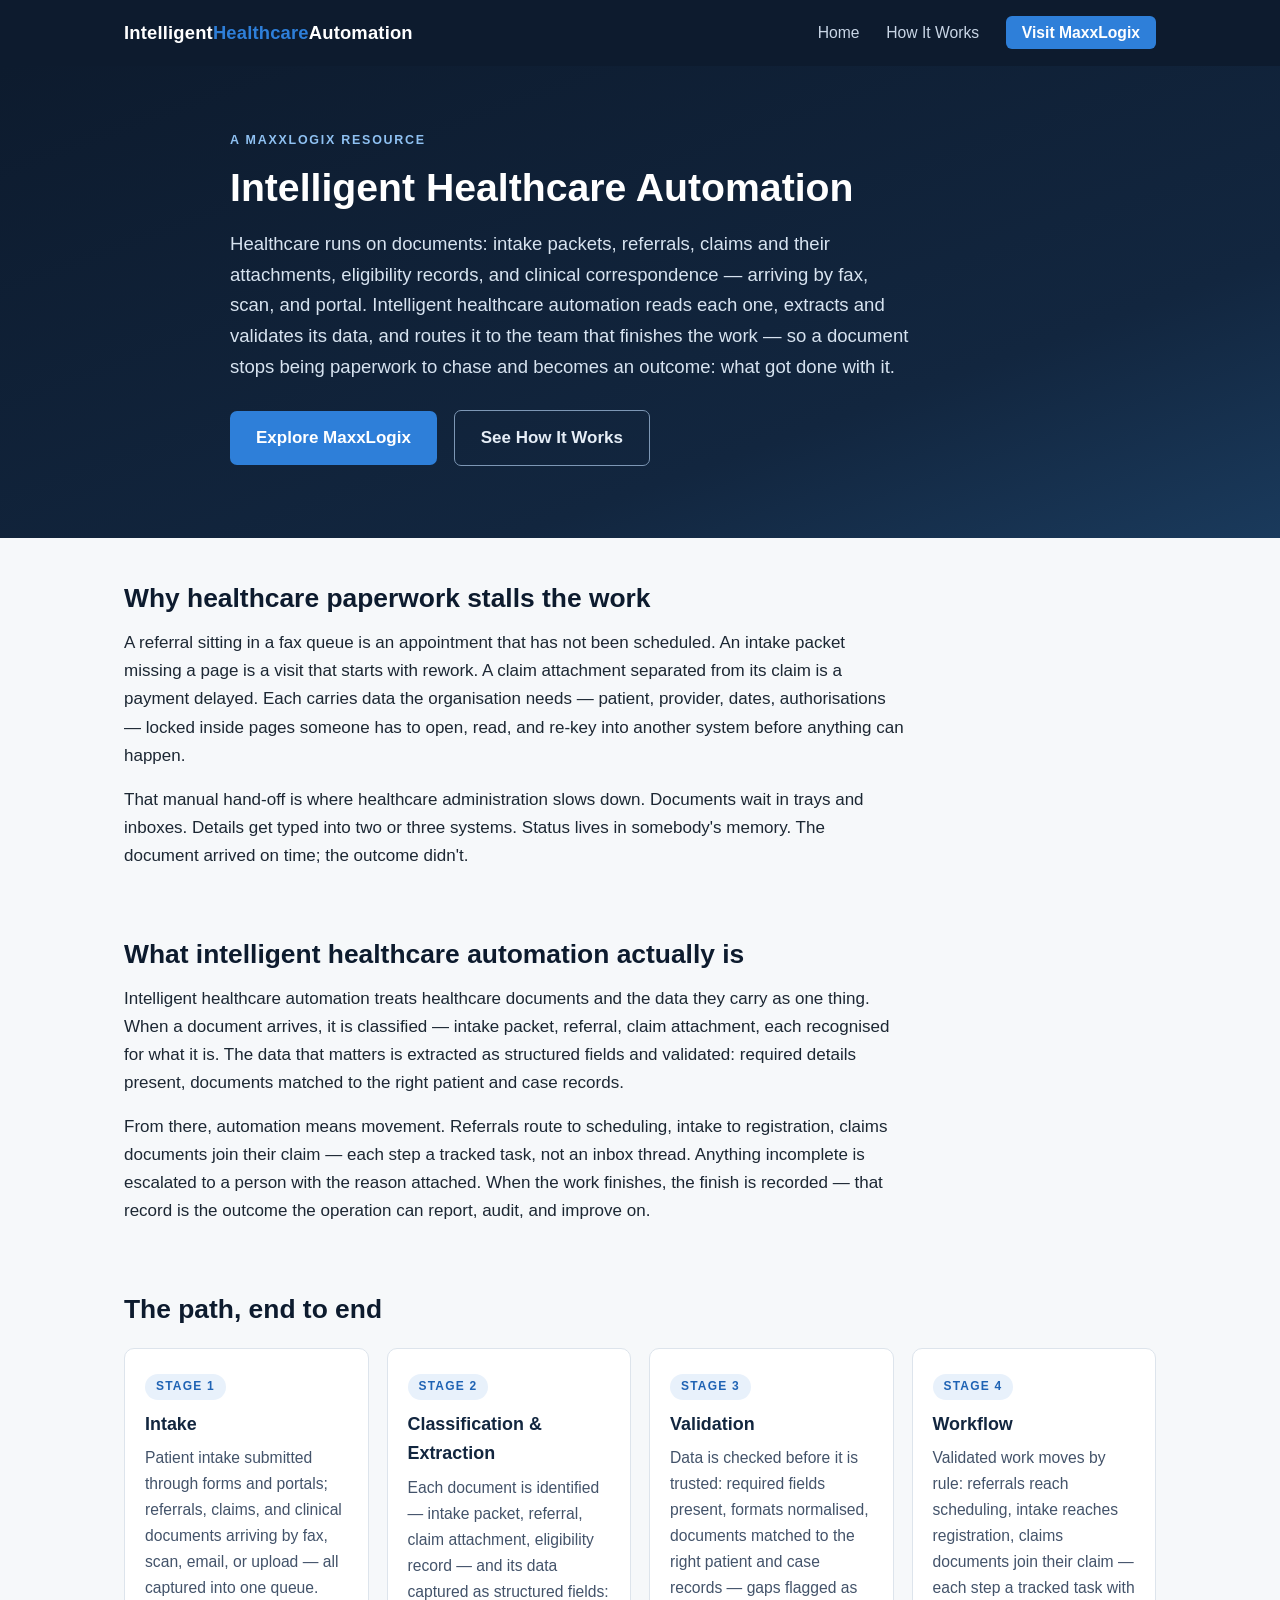
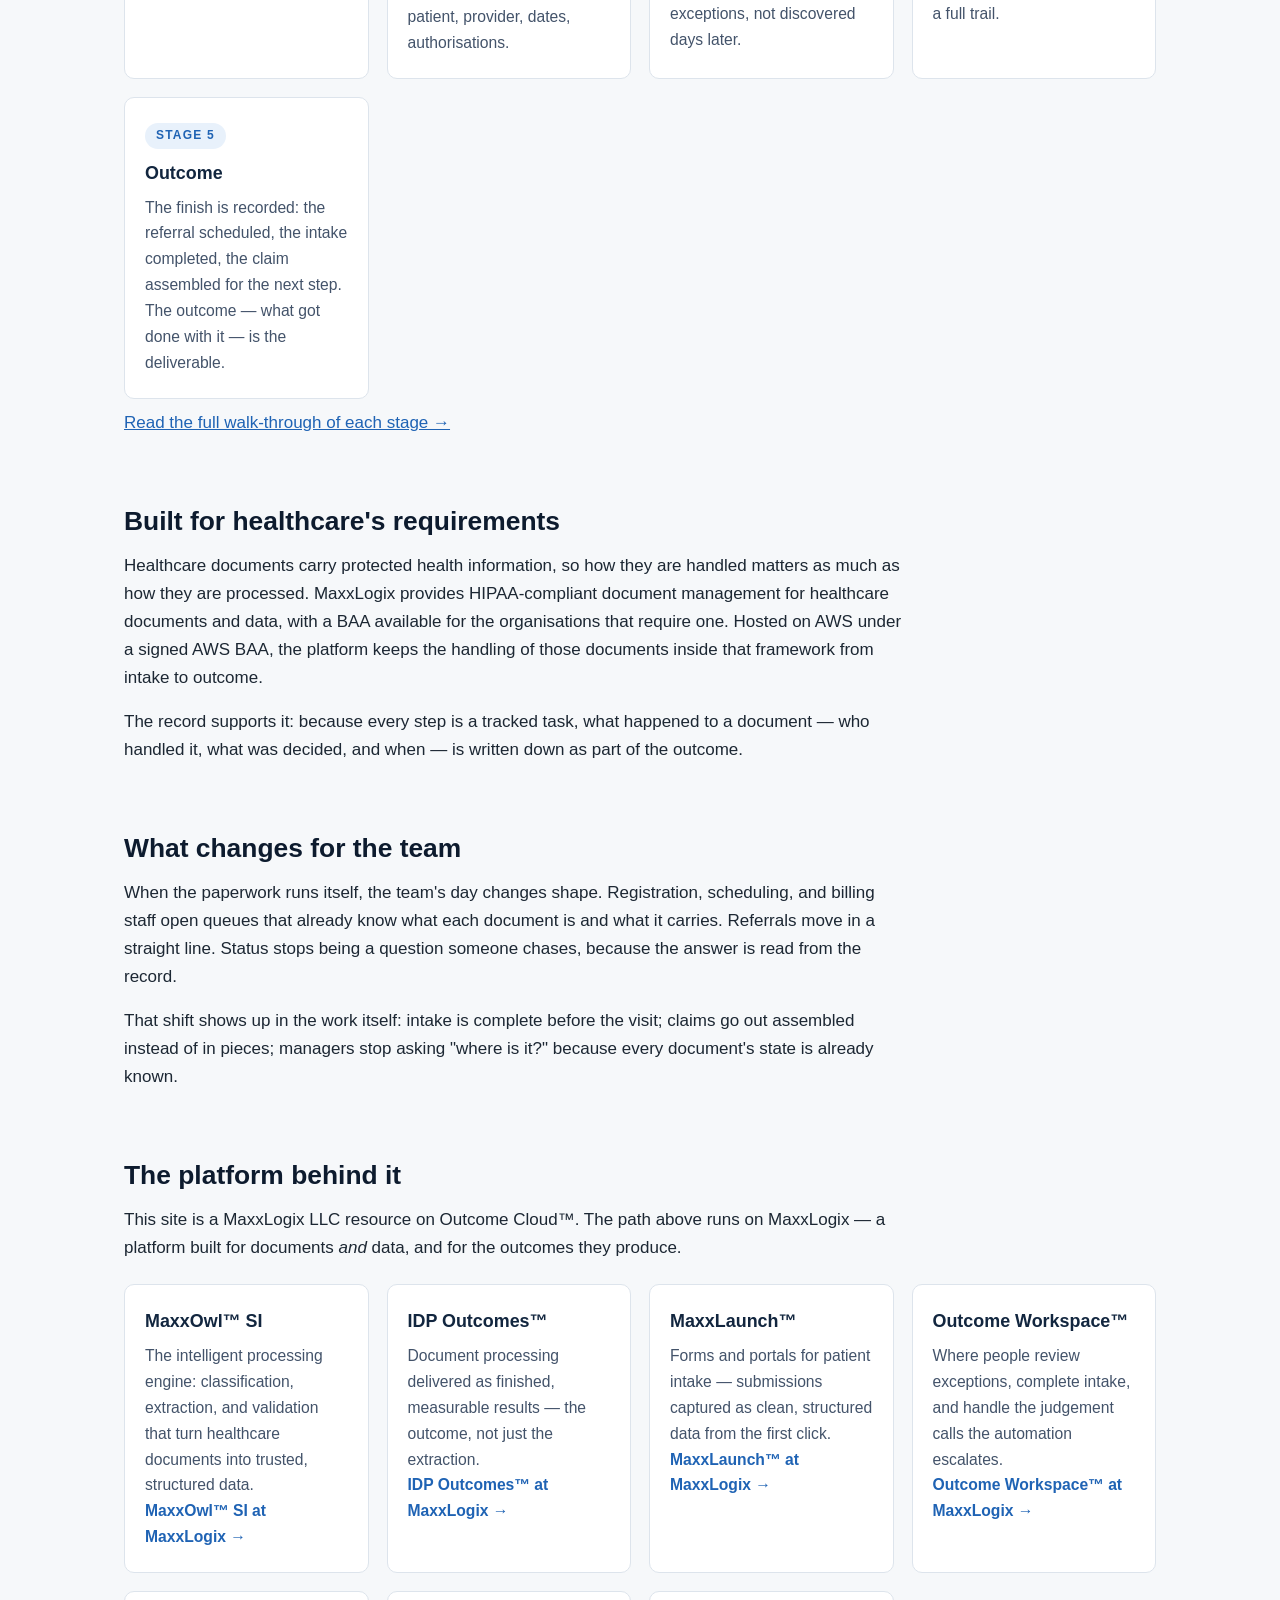
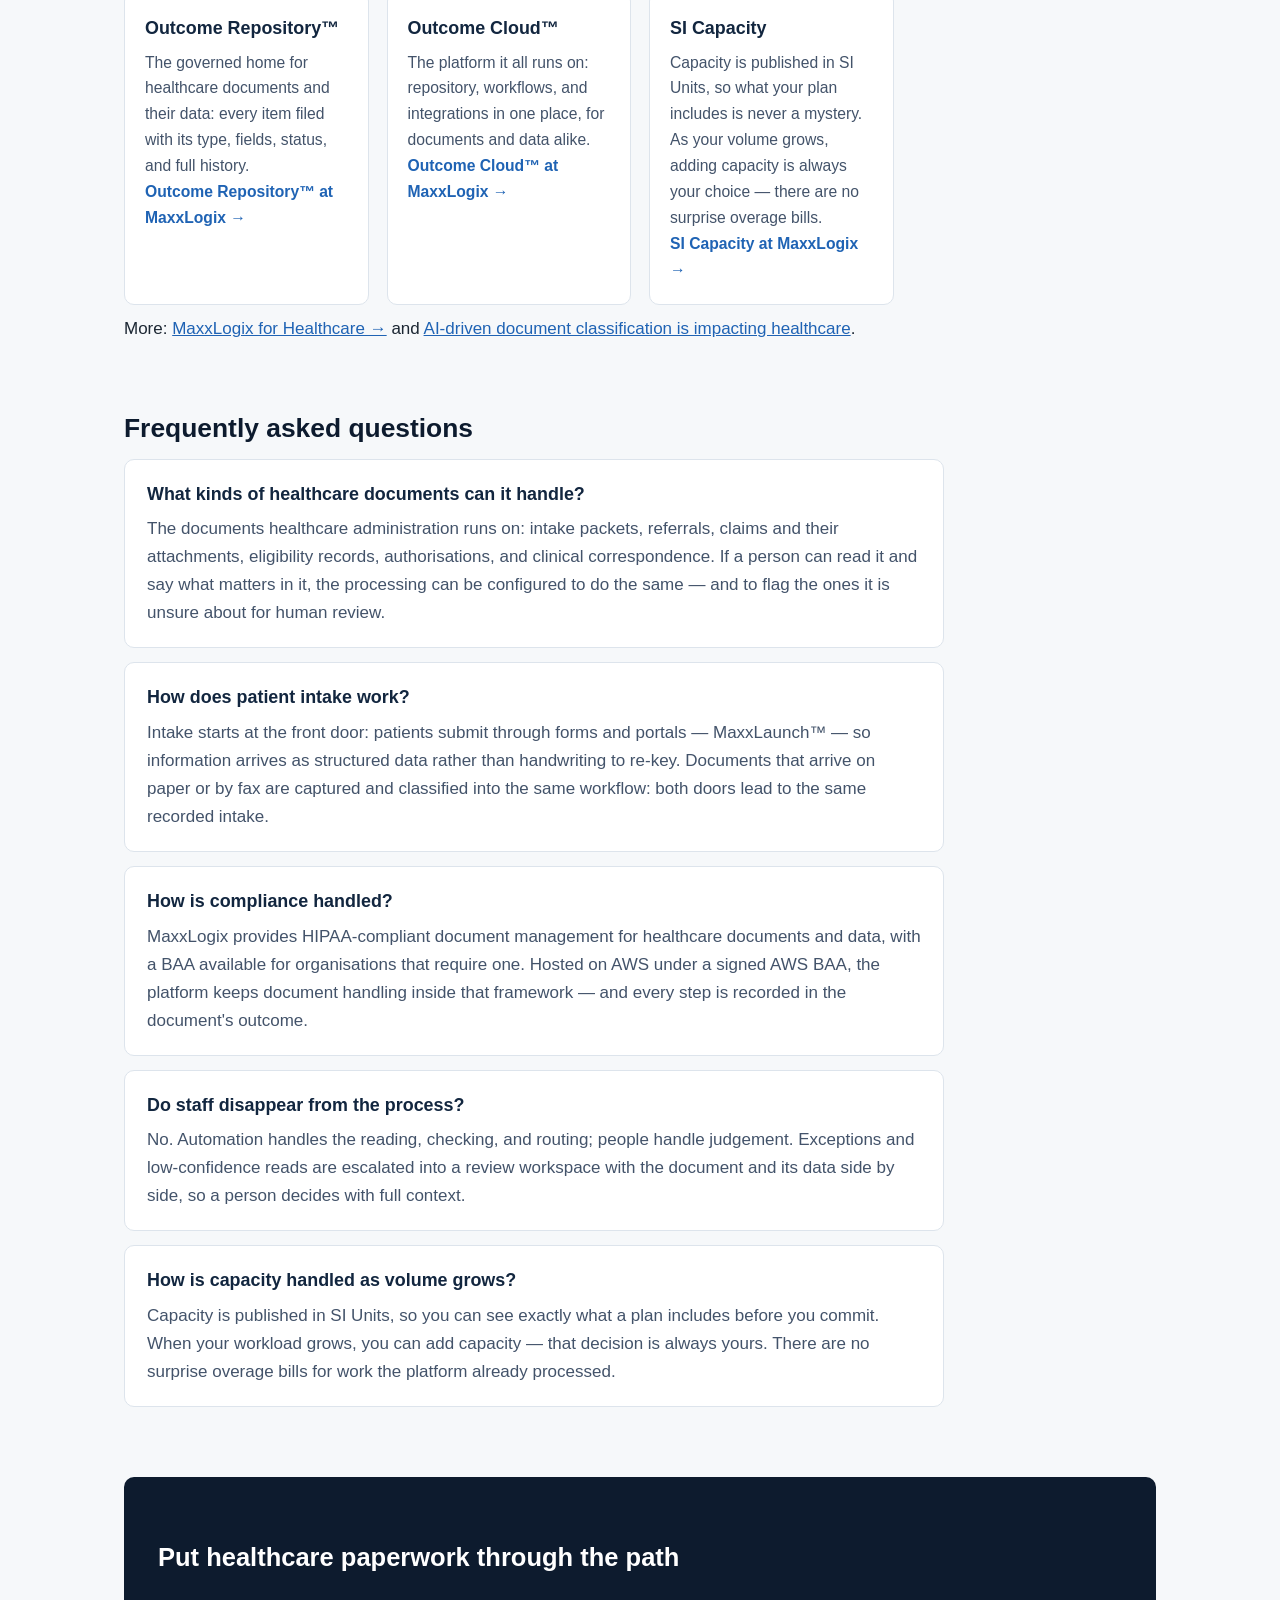
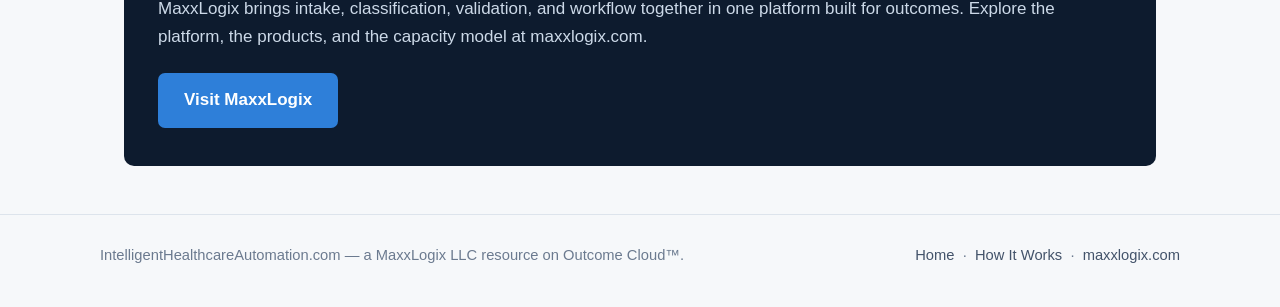
==== index.html @ 0954908c "Add files via upload" ====
<!DOCTYPE html>
<html lang="en">
<head>
<meta charset="UTF-8">
<meta name="viewport" content="width=device-width, initial-scale=1.0">
<title>Intelligent Healthcare Automation: From Intake to Outcome | Intelligent Healthcare Automation</title>
<meta name="description" content="Intelligent healthcare automation reads, validates, and routes patient intake, referrals, claims, and clinical documents to finished outcomes — with HIPAA-compliant document management on MaxxLogix.">
<link rel="canonical" href="https://intelligenthealthcareautomation.com/">
<meta property="og:type" content="website">
<meta property="og:site_name" content="Intelligent Healthcare Automation">
<meta property="og:title" content="Intelligent Healthcare Automation: From Intake to Outcome">
<meta property="og:description" content="Patient intake, referrals, claims, and clinical documents — read, checked, routed, and recorded as outcomes, not paperwork.">
<meta property="og:url" content="https://intelligenthealthcareautomation.com/">
<meta name="twitter:card" content="summary">
<link rel="stylesheet" href="style.css">
</head>
<body>

<header class="site-header">
  <div class="header-inner">
    <a class="wordmark" href="index.html">Intelligent<span>Healthcare</span>Automation</a>
    <nav class="main-nav">
      <a href="index.html">Home</a>
      <a href="how-it-works.html">How It Works</a>
      <a class="nav-cta" href="https://maxxlogix.com">Visit MaxxLogix</a>
    </nav>
  </div>
</header>

<div class="hero">
  <div class="hero-inner">
    <p class="eyebrow">A MaxxLogix Resource</p>
    <h1>Intelligent Healthcare Automation</h1>
    <p class="lede">Healthcare runs on documents: intake packets, referrals, claims and their attachments, eligibility records, and clinical correspondence — arriving by fax, scan, and portal. Intelligent healthcare automation reads each one, extracts and validates its data, and routes it to the team that finishes the work — so a document stops being paperwork to chase and becomes an outcome: what got done with it.</p>
    <a class="btn" href="https://maxxlogix.com">Explore MaxxLogix</a>
    <a class="btn ghost" href="how-it-works.html">See How It Works</a>
  </div>
</div>

<main>

  <section>
    <h2>Why healthcare paperwork stalls the work</h2>
    <p>A referral sitting in a fax queue is an appointment that has not been scheduled. An intake packet missing a page is a visit that starts with rework. A claim attachment separated from its claim is a payment delayed. Each carries data the organisation needs — patient, provider, dates, authorisations — locked inside pages someone has to open, read, and re-key into another system before anything can happen.</p>
    <p>That manual hand-off is where healthcare administration slows down. Documents wait in trays and inboxes. Details get typed into two or three systems. Status lives in somebody's memory. The document arrived on time; the outcome didn't.</p>
  </section>

  <section>
    <h2>What intelligent healthcare automation actually is</h2>
    <p>Intelligent healthcare automation treats healthcare documents and the data they carry as one thing. When a document arrives, it is classified — intake packet, referral, claim attachment, each recognised for what it is. The data that matters is extracted as structured fields and validated: required details present, documents matched to the right patient and case records.</p>
    <p>From there, automation means movement. Referrals route to scheduling, intake to registration, claims documents join their claim — each step a tracked task, not an inbox thread. Anything incomplete is escalated to a person with the reason attached. When the work finishes, the finish is recorded — that record is the outcome the operation can report, audit, and improve on.</p>
  </section>

  <section>
    <h2>The path, end to end</h2>
    <div class="grid">
      <div class="card">
        <span class="step">Stage 1</span>
        <h3>Intake</h3>
        <p>Patient intake submitted through forms and portals; referrals, claims, and clinical documents arriving by fax, scan, email, or upload — all captured into one queue.</p>
      </div>
      <div class="card">
        <span class="step">Stage 2</span>
        <h3>Classification &amp; Extraction</h3>
        <p>Each document is identified — intake packet, referral, claim attachment, eligibility record — and its data captured as structured fields: patient, provider, dates, authorisations.</p>
      </div>
      <div class="card">
        <span class="step">Stage 3</span>
        <h3>Validation</h3>
        <p>Data is checked before it is trusted: required fields present, formats normalised, documents matched to the right patient and case records — gaps flagged as exceptions, not discovered days later.</p>
      </div>
      <div class="card">
        <span class="step">Stage 4</span>
        <h3>Workflow</h3>
        <p>Validated work moves by rule: referrals reach scheduling, intake reaches registration, claims documents join their claim — each step a tracked task with a full trail.</p>
      </div>
      <div class="card">
        <span class="step">Stage 5</span>
        <h3>Outcome</h3>
        <p>The finish is recorded: the referral scheduled, the intake completed, the claim assembled for the next step. The outcome — what got done with it — is the deliverable.</p>
      </div>
    </div>
    <p><a href="how-it-works.html">Read the full walk-through of each stage &rarr;</a></p>
  </section>

  <section>
    <h2>Built for healthcare's requirements</h2>
    <p>Healthcare documents carry protected health information, so how they are handled matters as much as how they are processed. MaxxLogix provides HIPAA-compliant document management for healthcare documents and data, with a BAA available for the organisations that require one. Hosted on AWS under a signed AWS BAA, the platform keeps the handling of those documents inside that framework from intake to outcome.</p>
    <p>The record supports it: because every step is a tracked task, what happened to a document — who handled it, what was decided, and when — is written down as part of the outcome.</p>
  </section>

  <section>
    <h2>What changes for the team</h2>
    <p>When the paperwork runs itself, the team's day changes shape. Registration, scheduling, and billing staff open queues that already know what each document is and what it carries. Referrals move in a straight line. Status stops being a question someone chases, because the answer is read from the record.</p>
    <p>That shift shows up in the work itself: intake is complete before the visit; claims go out assembled instead of in pieces; managers stop asking "where is it?" because every document's state is already known.</p>
  </section>

  <section>
    <h2>The platform behind it</h2>
    <p class="narrow">This site is a MaxxLogix LLC resource on Outcome Cloud&trade;. The path above runs on MaxxLogix — a platform built for documents <em>and</em> data, and for the outcomes they produce.</p>
    <div class="grid">
      <div class="card">
        <h3>MaxxOwl&trade; SI</h3>
        <p>The intelligent processing engine: classification, extraction, and validation that turn healthcare documents into trusted, structured data.</p>
        <p><a href="https://maxxlogix.com/maxxowl-si/">MaxxOwl&trade; SI at MaxxLogix &rarr;</a></p>
      </div>
      <div class="card">
        <h3>IDP Outcomes&trade;</h3>
        <p>Document processing delivered as finished, measurable results — the outcome, not just the extraction.</p>
        <p><a href="https://maxxlogix.com/idp-outcomes/">IDP Outcomes&trade; at MaxxLogix &rarr;</a></p>
      </div>
      <div class="card">
        <h3>MaxxLaunch&trade;</h3>
        <p>Forms and portals for patient intake — submissions captured as clean, structured data from the first click.</p>
        <p><a href="https://maxxlogix.com/maxxlaunch/">MaxxLaunch&trade; at MaxxLogix &rarr;</a></p>
      </div>
      <div class="card">
        <h3>Outcome Workspace&trade;</h3>
        <p>Where people review exceptions, complete intake, and handle the judgement calls the automation escalates.</p>
        <p><a href="https://maxxlogix.com/outcome-workspace/">Outcome Workspace&trade; at MaxxLogix &rarr;</a></p>
      </div>
      <div class="card">
        <h3>Outcome Repository&trade;</h3>
        <p>The governed home for healthcare documents and their data: every item filed with its type, fields, status, and full history.</p>
        <p><a href="https://maxxlogix.com/outcome-repository/">Outcome Repository&trade; at MaxxLogix &rarr;</a></p>
      </div>
      <div class="card">
        <h3>Outcome Cloud&trade;</h3>
        <p>The platform it all runs on: repository, workflows, and integrations in one place, for documents and data alike.</p>
        <p><a href="https://maxxlogix.com/outcome-cloud/">Outcome Cloud&trade; at MaxxLogix &rarr;</a></p>
      </div>
      <div class="card">
        <h3>SI Capacity</h3>
        <p>Capacity is published in SI Units, so what your plan includes is never a mystery. As your volume grows, adding capacity is always your choice — there are no surprise overage bills.</p>
        <p><a href="https://maxxlogix.com/si-capacity/">SI Capacity at MaxxLogix &rarr;</a></p>
      </div>
    </div>
    <p>More: <a href="https://maxxlogix.com/verticals/healthcare/">MaxxLogix for Healthcare &rarr;</a> and <a href="https://maxxlogix.com/article/ai-driven-document-classification-impacting-healthcare-in-a-positive-way/">AI-driven document classification is impacting healthcare</a>.</p>
  </section>

  <section>
    <h2>Frequently asked questions</h2>

    <div class="faq-item">
      <h3>What kinds of healthcare documents can it handle?</h3>
      <p>The documents healthcare administration runs on: intake packets, referrals, claims and their attachments, eligibility records, authorisations, and clinical correspondence. If a person can read it and say what matters in it, the processing can be configured to do the same — and to flag the ones it is unsure about for human review.</p>
    </div>

    <div class="faq-item">
      <h3>How does patient intake work?</h3>
      <p>Intake starts at the front door: patients submit through forms and portals — MaxxLaunch&trade; — so information arrives as structured data rather than handwriting to re-key. Documents that arrive on paper or by fax are captured and classified into the same workflow: both doors lead to the same recorded intake.</p>
    </div>

    <div class="faq-item">
      <h3>How is compliance handled?</h3>
      <p>MaxxLogix provides HIPAA-compliant document management for healthcare documents and data, with a BAA available for organisations that require one. Hosted on AWS under a signed AWS BAA, the platform keeps document handling inside that framework — and every step is recorded in the document's outcome.</p>
    </div>

    <div class="faq-item">
      <h3>Do staff disappear from the process?</h3>
      <p>No. Automation handles the reading, checking, and routing; people handle judgement. Exceptions and low-confidence reads are escalated into a review workspace with the document and its data side by side, so a person decides with full context.</p>
    </div>

    <div class="faq-item">
      <h3>How is capacity handled as volume grows?</h3>
      <p>Capacity is published in SI Units, so you can see exactly what a plan includes before you commit. When your workload grows, you can add capacity — that decision is always yours. There are no surprise overage bills for work the platform already processed.</p>
    </div>
  </section>

  <div class="cta-band">
    <h2>Put healthcare paperwork through the path</h2>
    <p>MaxxLogix brings intake, classification, validation, and workflow together in one platform built for outcomes. Explore the platform, the products, and the capacity model at maxxlogix.com.</p>
    <a class="btn" href="https://maxxlogix.com">Visit MaxxLogix</a>
  </div>

</main>

<footer class="site-footer">
  <div class="footer-inner">
    <span>IntelligentHealthcareAutomation.com — a MaxxLogix LLC resource on Outcome Cloud&trade;.</span>
    <span><a href="index.html">Home</a> &nbsp;·&nbsp; <a href="how-it-works.html">How It Works</a> &nbsp;·&nbsp; <a href="https://maxxlogix.com">maxxlogix.com</a></span>
  </div>
</footer>

</body>
</html>
---- style.css ----
/* Intelligent Healthcare Automation — microsite styles
   Palette: deep navy / slate with a single steel-blue accent.
   No external assets. System font stack only. */

:root {
  --navy: #0d1b2e;
  --navy-2: #12263f;
  --slate: #43536a;
  --slate-light: #6b7a8f;
  --ink: #1c2733;
  --bg: #f6f8fa;
  --card: #ffffff;
  --line: #dde4ec;
  --accent: #2e7fd9;
  --accent-dark: #1f63b4;
  --radius: 10px;
}

* { box-sizing: border-box; }

html { scroll-behavior: smooth; }

body {
  margin: 0;
  font-family: -apple-system, BlinkMacSystemFont, "Segoe UI", Roboto,
    "Helvetica Neue", Arial, sans-serif;
  color: var(--ink);
  background: var(--bg);
  line-height: 1.65;
  font-size: 17px;
}

a { color: var(--accent-dark); }
a:hover { color: var(--accent); }

/* ---------- Header ---------- */
.site-header {
  background: var(--navy);
  color: #fff;
}
.header-inner {
  max-width: 1080px;
  margin: 0 auto;
  padding: 18px 24px;
  display: flex;
  flex-wrap: wrap;
  align-items: center;
  justify-content: space-between;
  gap: 12px;
}
.wordmark {
  color: #fff;
  text-decoration: none;
  font-weight: 700;
  font-size: 1.15rem;
  letter-spacing: 0.01em;
}
.wordmark span { color: var(--accent); }
.main-nav a {
  color: #c9d6e6;
  text-decoration: none;
  margin-left: 22px;
  font-size: 0.98rem;
}
.main-nav a:hover { color: #fff; }
.main-nav a.nav-cta {
  background: var(--accent);
  color: #fff;
  padding: 8px 16px;
  border-radius: 6px;
  font-weight: 600;
}
.main-nav a.nav-cta:hover { background: var(--accent-dark); }

/* ---------- Hero ---------- */
.hero {
  background: linear-gradient(160deg, var(--navy) 0%, var(--navy-2) 70%, #1a3a5c 100%);
  color: #fff;
  padding: 64px 24px 72px;
}
.hero-inner { max-width: 820px; margin: 0 auto; }
.hero .eyebrow {
  text-transform: uppercase;
  letter-spacing: 0.14em;
  font-size: 0.78rem;
  font-weight: 700;
  color: #8fc1f2;
  margin: 0 0 14px;
}
.hero h1 {
  font-size: 2.45rem;
  line-height: 1.18;
  margin: 0 0 18px;
  font-weight: 750;
}
.hero p.lede {
  font-size: 1.16rem;
  color: #d7e3f0;
  margin: 0 0 28px;
  max-width: 680px;
}
.btn {
  display: inline-block;
  background: var(--accent);
  color: #fff;
  text-decoration: none;
  font-weight: 600;
  padding: 13px 26px;
  border-radius: 7px;
  margin-right: 12px;
}
.btn:hover { background: var(--accent-dark); color: #fff; }
.btn.ghost {
  background: transparent;
  border: 1px solid #7d97b5;
  color: #e6eef7;
}
.btn.ghost:hover { border-color: #fff; color: #fff; }

/* ---------- Layout ---------- */
main { max-width: 1080px; margin: 0 auto; padding: 0 24px; }
section { padding: 44px 0 8px; }
section h2 {
  font-size: 1.65rem;
  line-height: 1.25;
  color: var(--navy);
  margin: 0 0 14px;
}
section h3 { color: var(--navy-2); margin: 0 0 8px; font-size: 1.12rem; }
section p { max-width: 780px; margin: 0 0 16px; }
.narrow { max-width: 780px; }

/* ---------- Stage / card grids ---------- */
.grid {
  display: grid;
  grid-template-columns: repeat(auto-fit, minmax(230px, 1fr));
  gap: 18px;
  margin: 22px 0 10px;
}
.card {
  background: var(--card);
  border: 1px solid var(--line);
  border-radius: var(--radius);
  padding: 22px 20px;
}
.card .step {
  display: inline-block;
  font-size: 0.75rem;
  font-weight: 700;
  letter-spacing: 0.1em;
  text-transform: uppercase;
  color: var(--accent-dark);
  background: #e8f1fb;
  border-radius: 20px;
  padding: 3px 11px;
  margin-bottom: 10px;
}
.card p { margin: 0; font-size: 0.98rem; color: var(--slate); }
.card h3 { margin-bottom: 6px; }
.card a { font-weight: 600; text-decoration: none; }
.card a:hover { text-decoration: underline; }

/* ---------- Deep-dive stage list (how it works) ---------- */
.stage-list { max-width: 820px; }
.stage-block {
  background: var(--card);
  border: 1px solid var(--line);
  border-left: 4px solid var(--accent);
  border-radius: var(--radius);
  padding: 22px 24px;
  margin-bottom: 16px;
}
.stage-block p { margin: 0 0 10px; }
.stage-block p:last-child { margin-bottom: 0; }

/* ---------- FAQ ---------- */
.faq-item {
  background: var(--card);
  border: 1px solid var(--line);
  border-radius: var(--radius);
  padding: 20px 22px;
  margin-bottom: 14px;
  max-width: 820px;
}
.faq-item h3 { margin-bottom: 6px; }
.faq-item p { margin: 0; color: var(--slate); }

/* ---------- CTA band ---------- */
.cta-band {
  background: var(--navy);
  color: #fff;
  border-radius: var(--radius);
  padding: 38px 34px;
  margin: 48px 0;
  text-align: left;
}
.cta-band h2 { color: #fff; margin-bottom: 10px; }
.cta-band p { color: #ccd9e8; margin-bottom: 22px; }

/* ---------- Footer ---------- */
.site-footer {
  border-top: 1px solid var(--line);
  margin-top: 24px;
  padding: 28px 24px 40px;
  color: var(--slate-light);
  font-size: 0.92rem;
}
.footer-inner {
  max-width: 1080px;
  margin: 0 auto;
  display: flex;
  flex-wrap: wrap;
  gap: 10px 28px;
  justify-content: space-between;
}
.site-footer a { color: var(--slate); text-decoration: none; }
.site-footer a:hover { text-decoration: underline; }

/* ---------- Breadcrumb (subpage) ---------- */
.crumb { padding: 22px 0 0; font-size: 0.92rem; color: var(--slate-light); }
.crumb a { text-decoration: none; }
.crumb a:hover { text-decoration: underline; }
.page-head { padding-top: 18px; }
.page-head h1 { font-size: 2.05rem; color: var(--navy); line-height: 1.22; margin: 0 0 12px; }
.page-head p.lede { font-size: 1.1rem; color: var(--slate); max-width: 760px; }

/* ---------- Responsive ---------- */
@media (max-width: 640px) {
  body { font-size: 16px; }
  .hero { padding: 44px 20px 52px; }
  .hero h1 { font-size: 1.85rem; }
  .page-head h1 { font-size: 1.6rem; }
  section h2 { font-size: 1.4rem; }
  .main-nav a { margin-left: 14px; }
  .btn { display: block; text-align: center; margin: 0 0 10px; }
  .cta-band { padding: 28px 22px; }
}
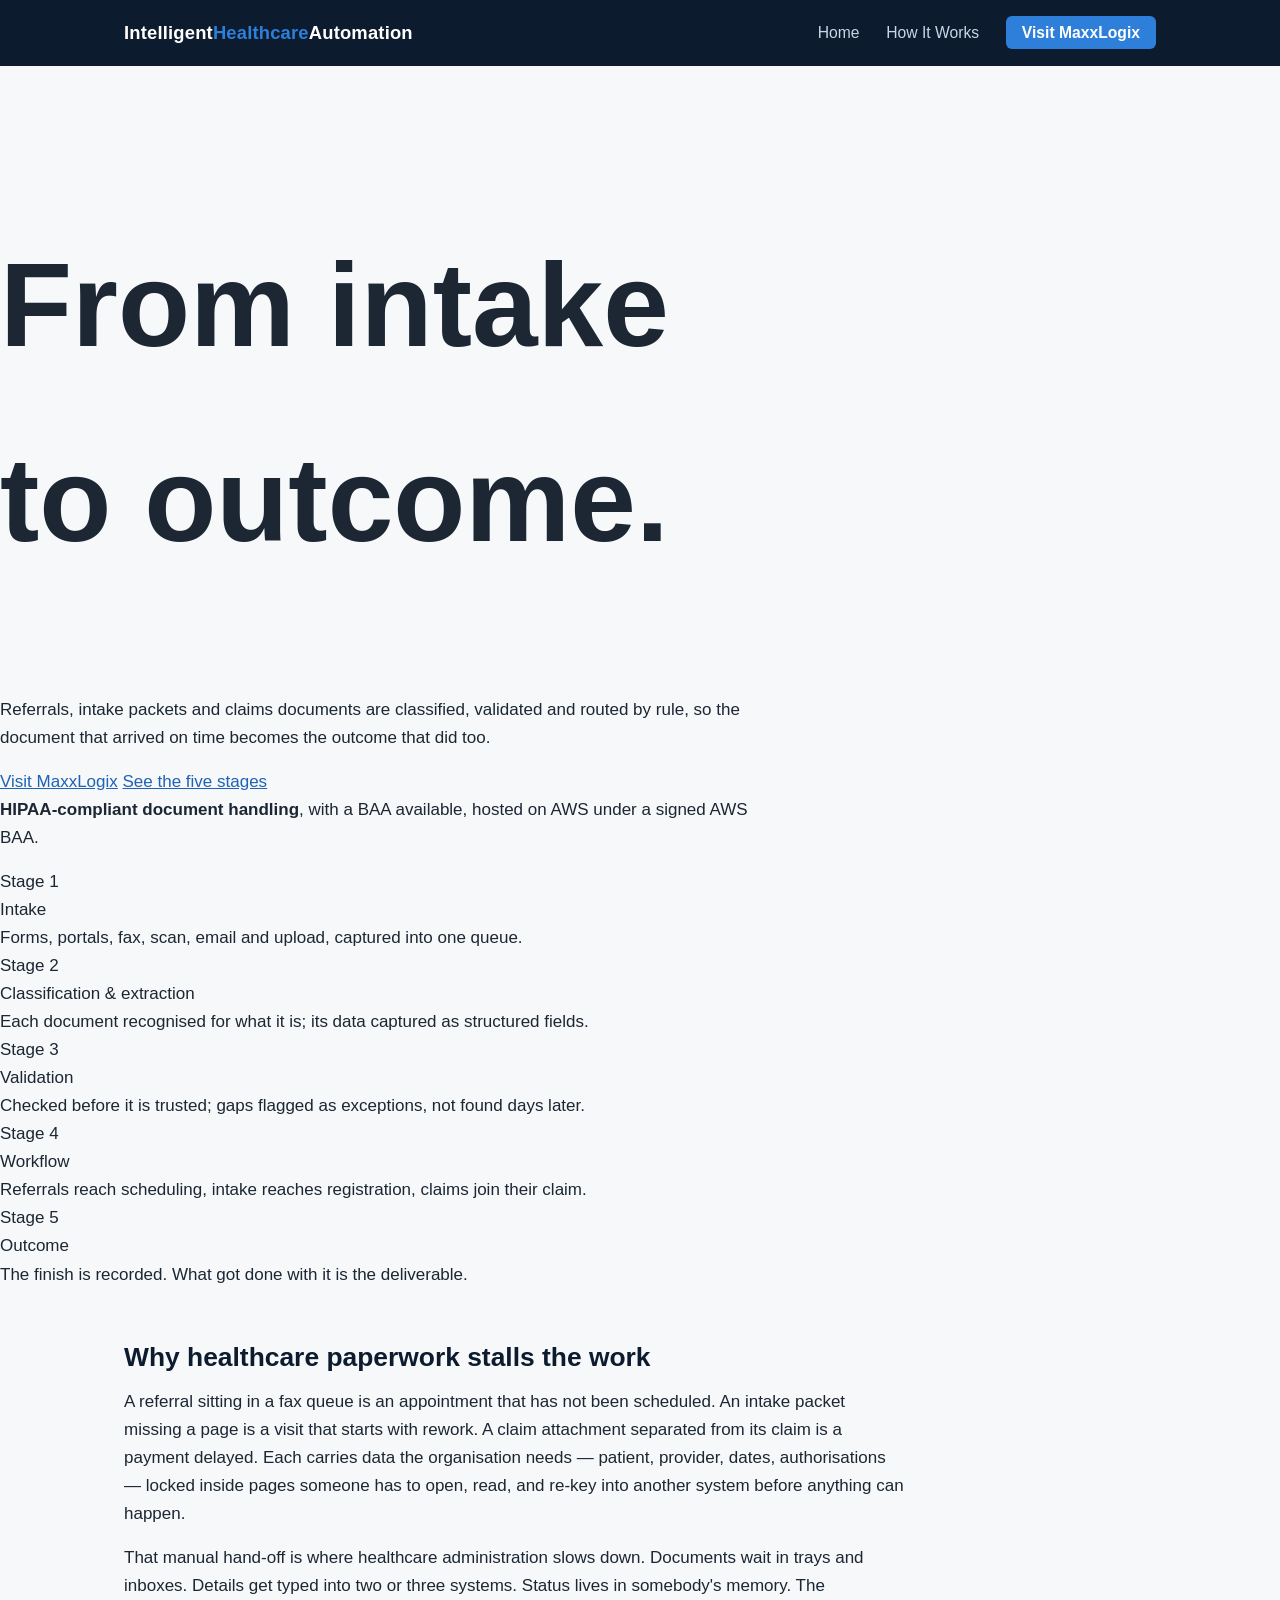
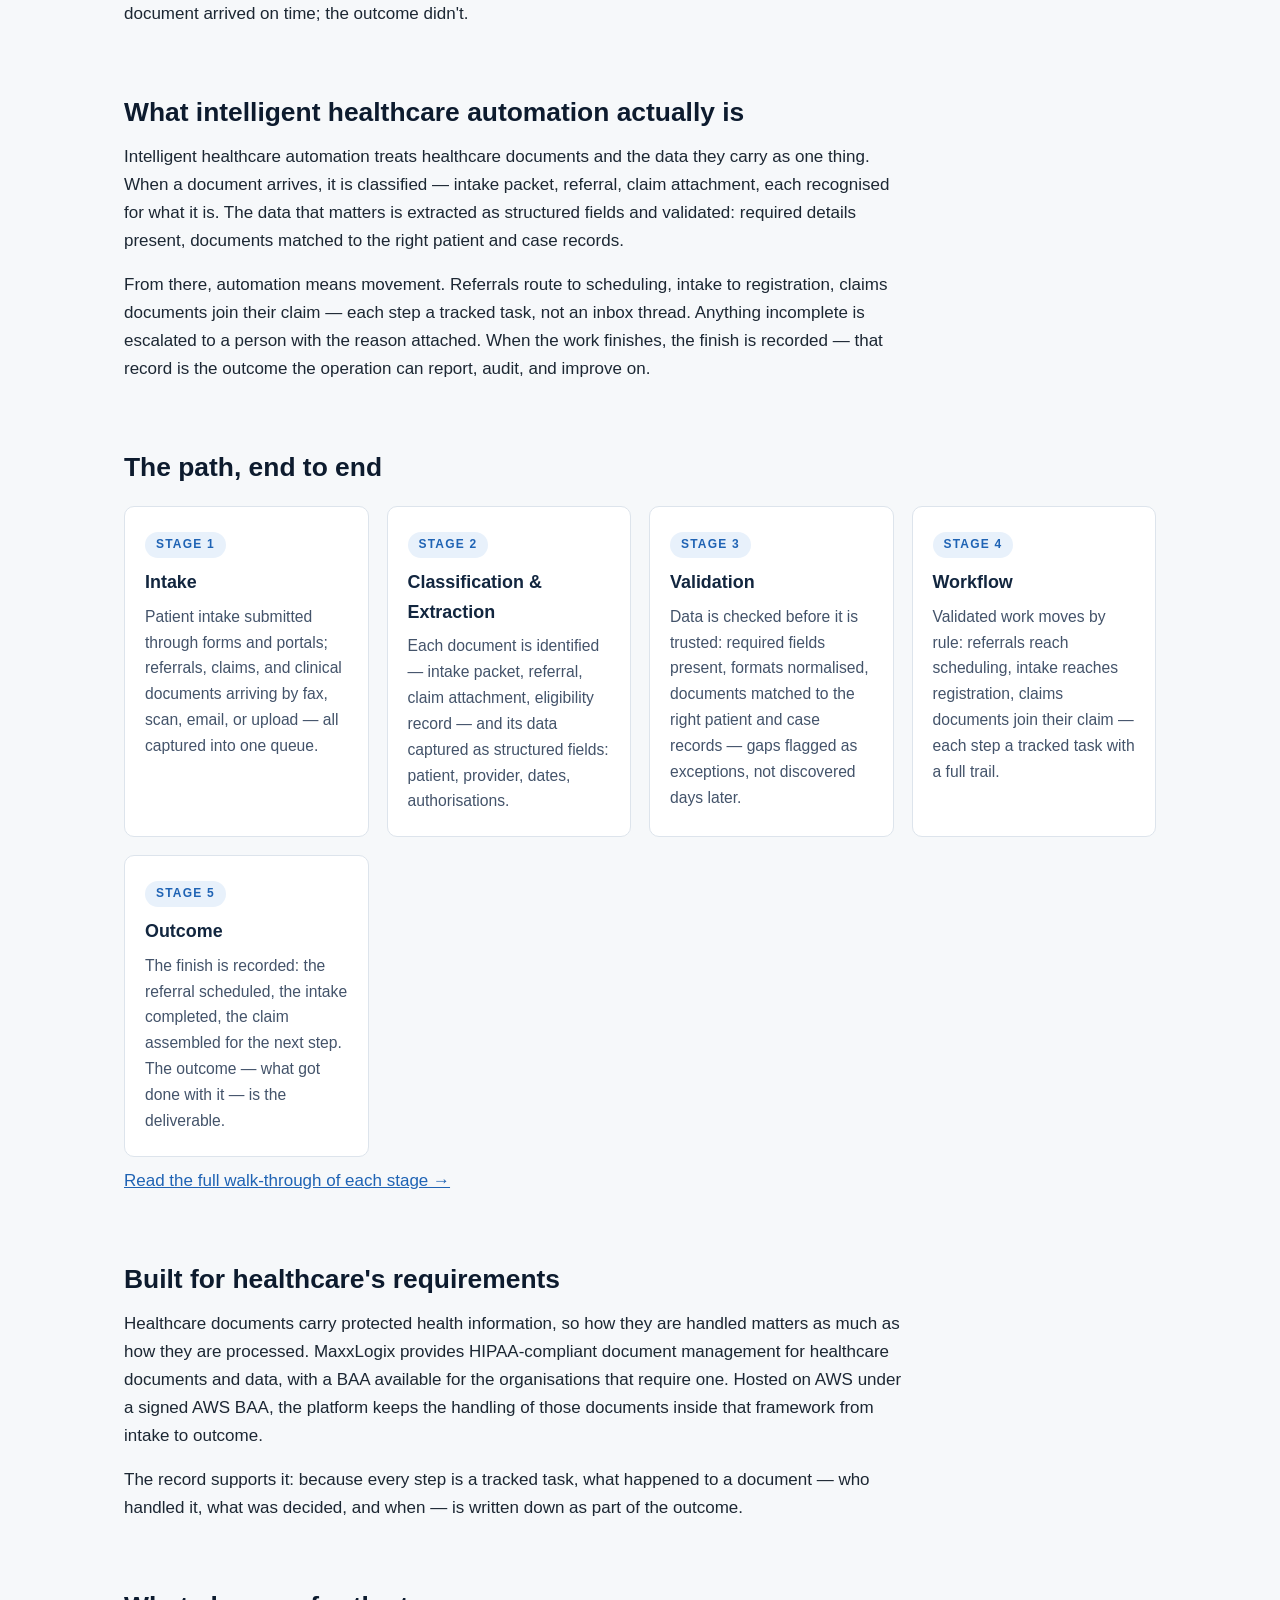
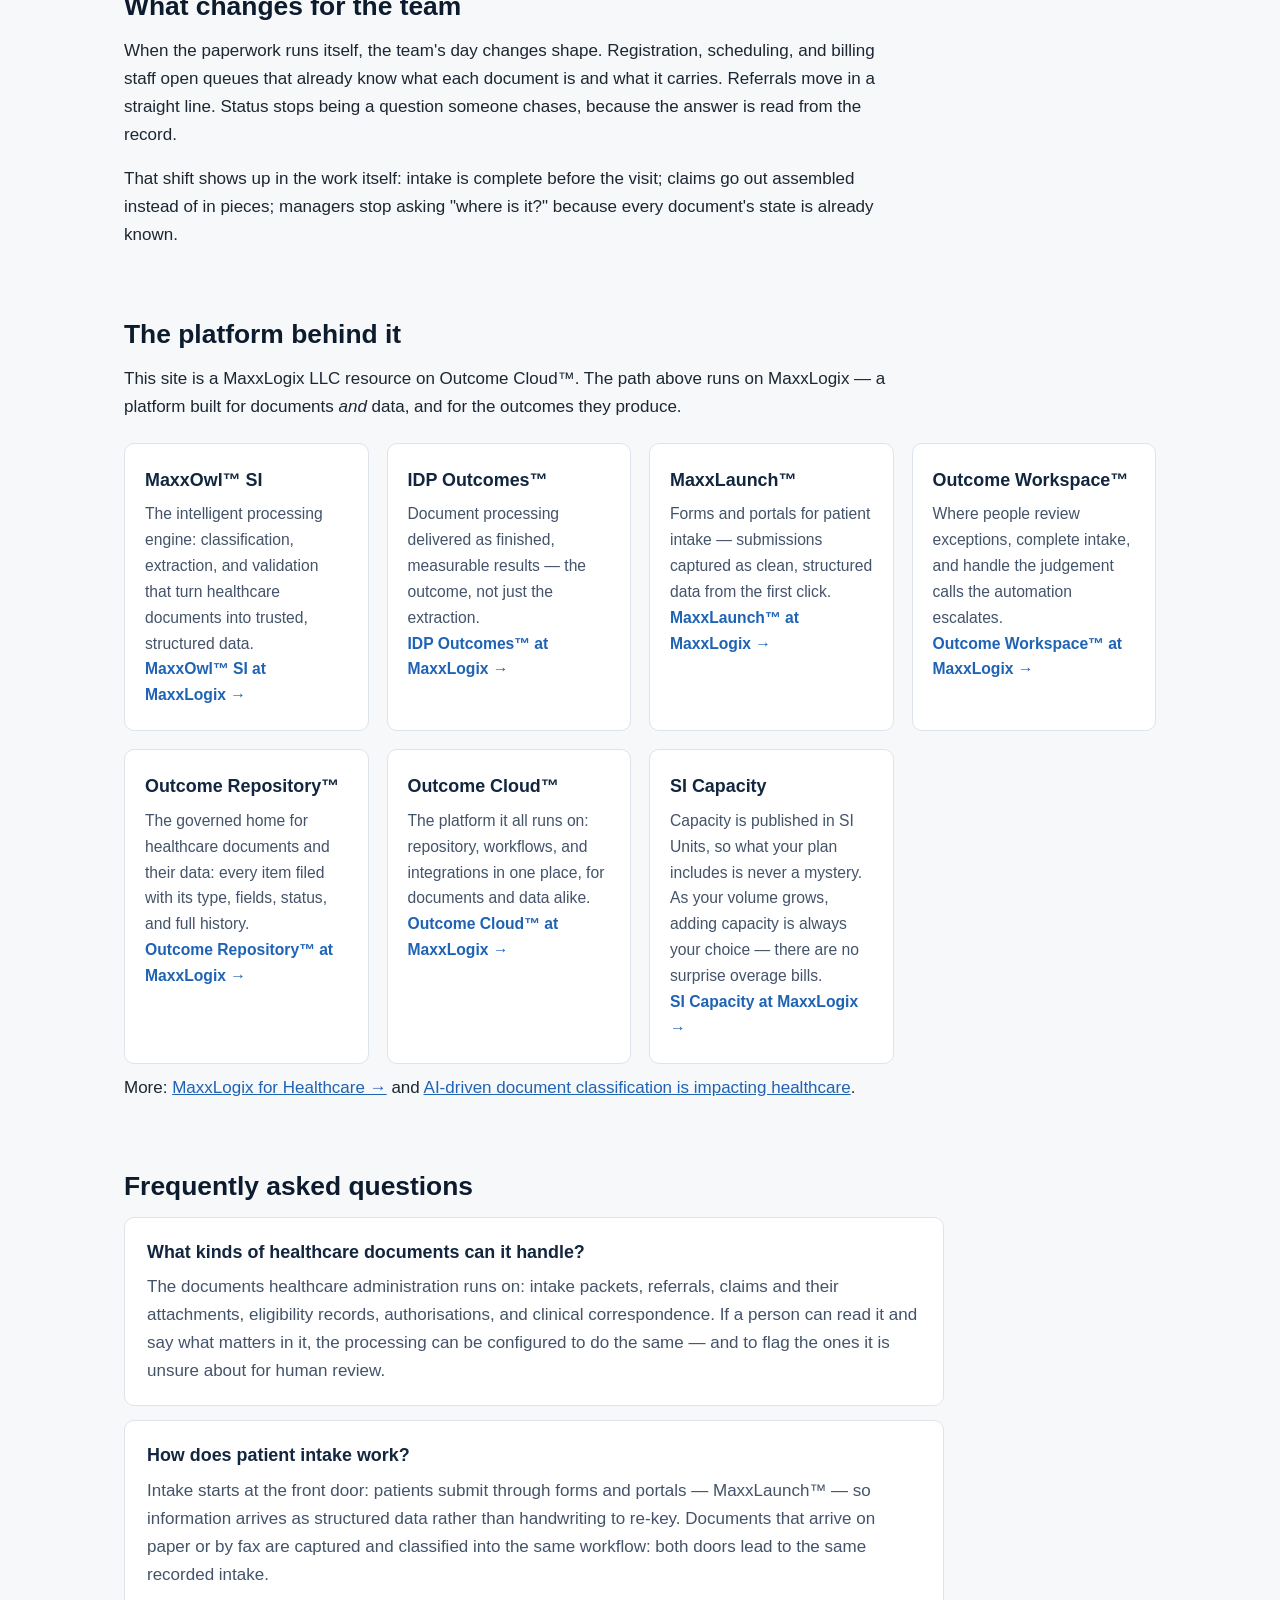
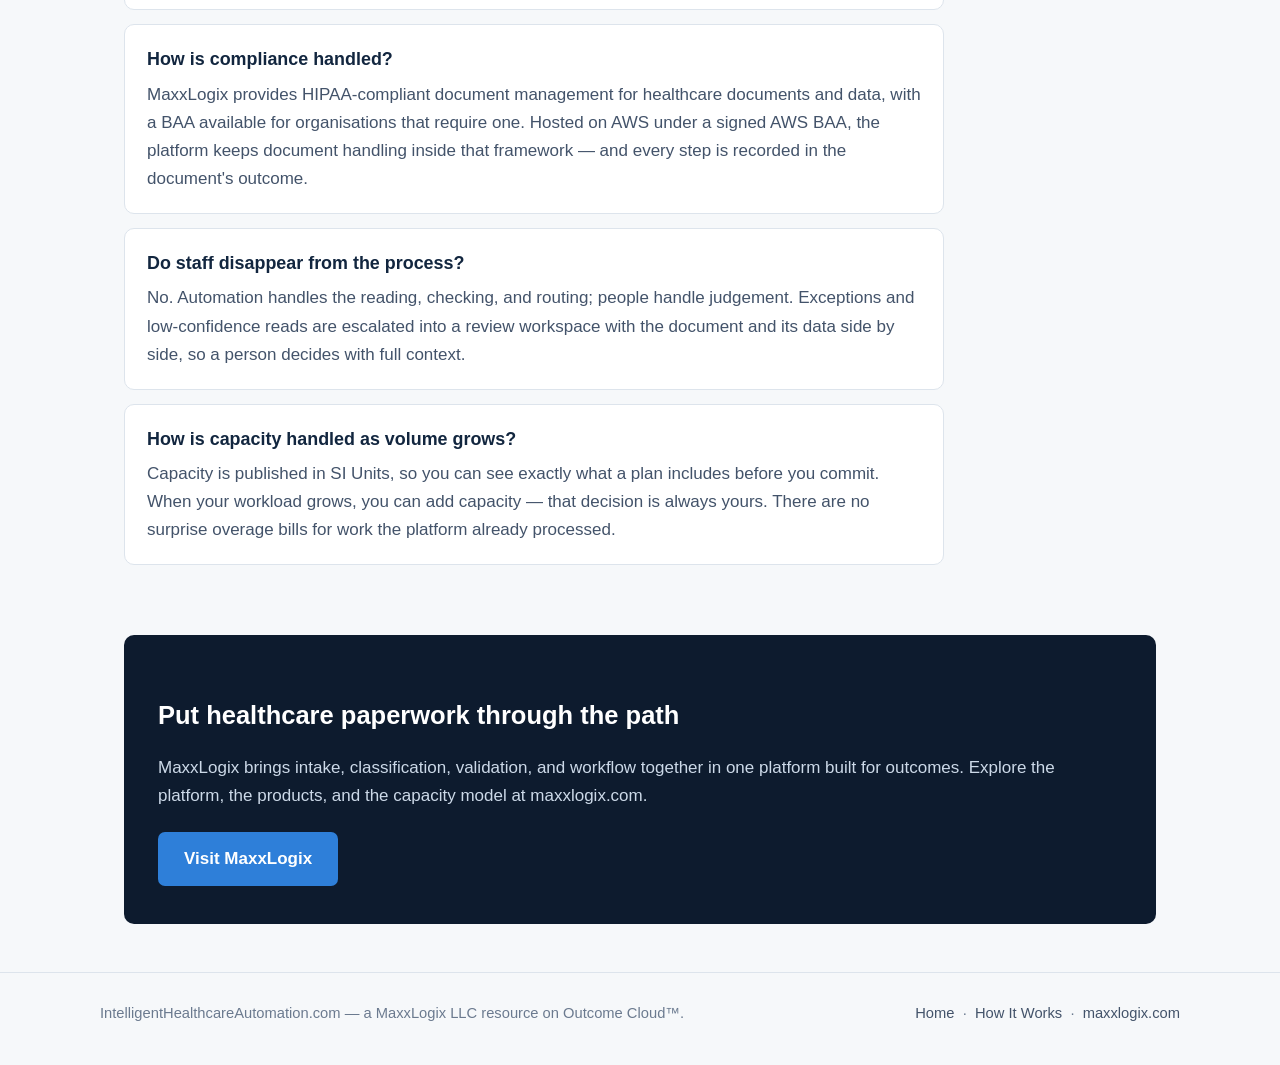
==== commit c3bf355a: "Hero refresh: bold hero redesign (approved 2026-11-17)" ====
--- a/index.html
+++ b/index.html
@@ -27,15 +27,28 @@
   </div>
 </header>
 
-<div class="hero">
-  <div class="hero-inner">
-    <p class="eyebrow">A MaxxLogix Resource</p>
-    <h1>Intelligent Healthcare Automation</h1>
-    <p class="lede">Healthcare runs on documents: intake packets, referrals, claims and their attachments, eligibility records, and clinical correspondence — arriving by fax, scan, and portal. Intelligent healthcare automation reads each one, extracts and validates its data, and routes it to the team that finishes the work — so a document stops being paperwork to chase and becomes an outcome: what got done with it.</p>
-    <a class="btn" href="https://maxxlogix.com">Explore MaxxLogix</a>
-    <a class="btn ghost" href="how-it-works.html">See How It Works</a>
+<section class="bh">
+  <div class="bh-wrap">
+    <div class="bh-grid">
+      <div>
+        <h1 class="bh-h1" style="font-size:118px">From intake<br>to <span class="bh-a">outcome</span><span class="bh-h">.</span></h1>
+        <p class="bh-lede">Referrals, intake packets and claims documents are classified, validated and routed by rule, so the document that arrived on time becomes the outcome that did too.</p>
+        <div class="bh-actions">
+          <a class="bh-btn" href="https://maxxlogix.com">Visit MaxxLogix</a>
+          <a class="bh-link2" href="how-it-works.html">See the five stages</a>
+        </div>
+        <p class="bh-note"><strong>HIPAA-compliant document handling</strong>, with a BAA available, hosted on AWS under a signed AWS BAA.</p>
+      </div>
+      <div class="bh-path" aria-label="The path from intake to outcome">
+        <div class="bh-stage bh-s1"><div class="bh-n">Stage 1</div><div class="bh-t">Intake</div><div class="bh-d">Forms, portals, fax, scan, email and upload, captured into one queue.</div></div>
+        <div class="bh-stage bh-s2"><div class="bh-n">Stage 2</div><div class="bh-t">Classification &amp; extraction</div><div class="bh-d">Each document recognised for what it is; its data captured as structured fields.</div></div>
+        <div class="bh-stage bh-s3"><div class="bh-n">Stage 3</div><div class="bh-t">Validation</div><div class="bh-d">Checked before it is trusted; gaps flagged as exceptions, not found days later.</div></div>
+        <div class="bh-stage bh-s4"><div class="bh-n">Stage 4</div><div class="bh-t">Workflow</div><div class="bh-d">Referrals reach scheduling, intake reaches registration, claims join their claim.</div></div>
+        <div class="bh-stage bh-s5"><div class="bh-n">Stage 5</div><div class="bh-t">Outcome</div><div class="bh-d">The finish is recorded. What got done with it is the deliverable.</div></div>
+      </div>
+    </div>
   </div>
-</div>
+</section>
 
 <main>
 
